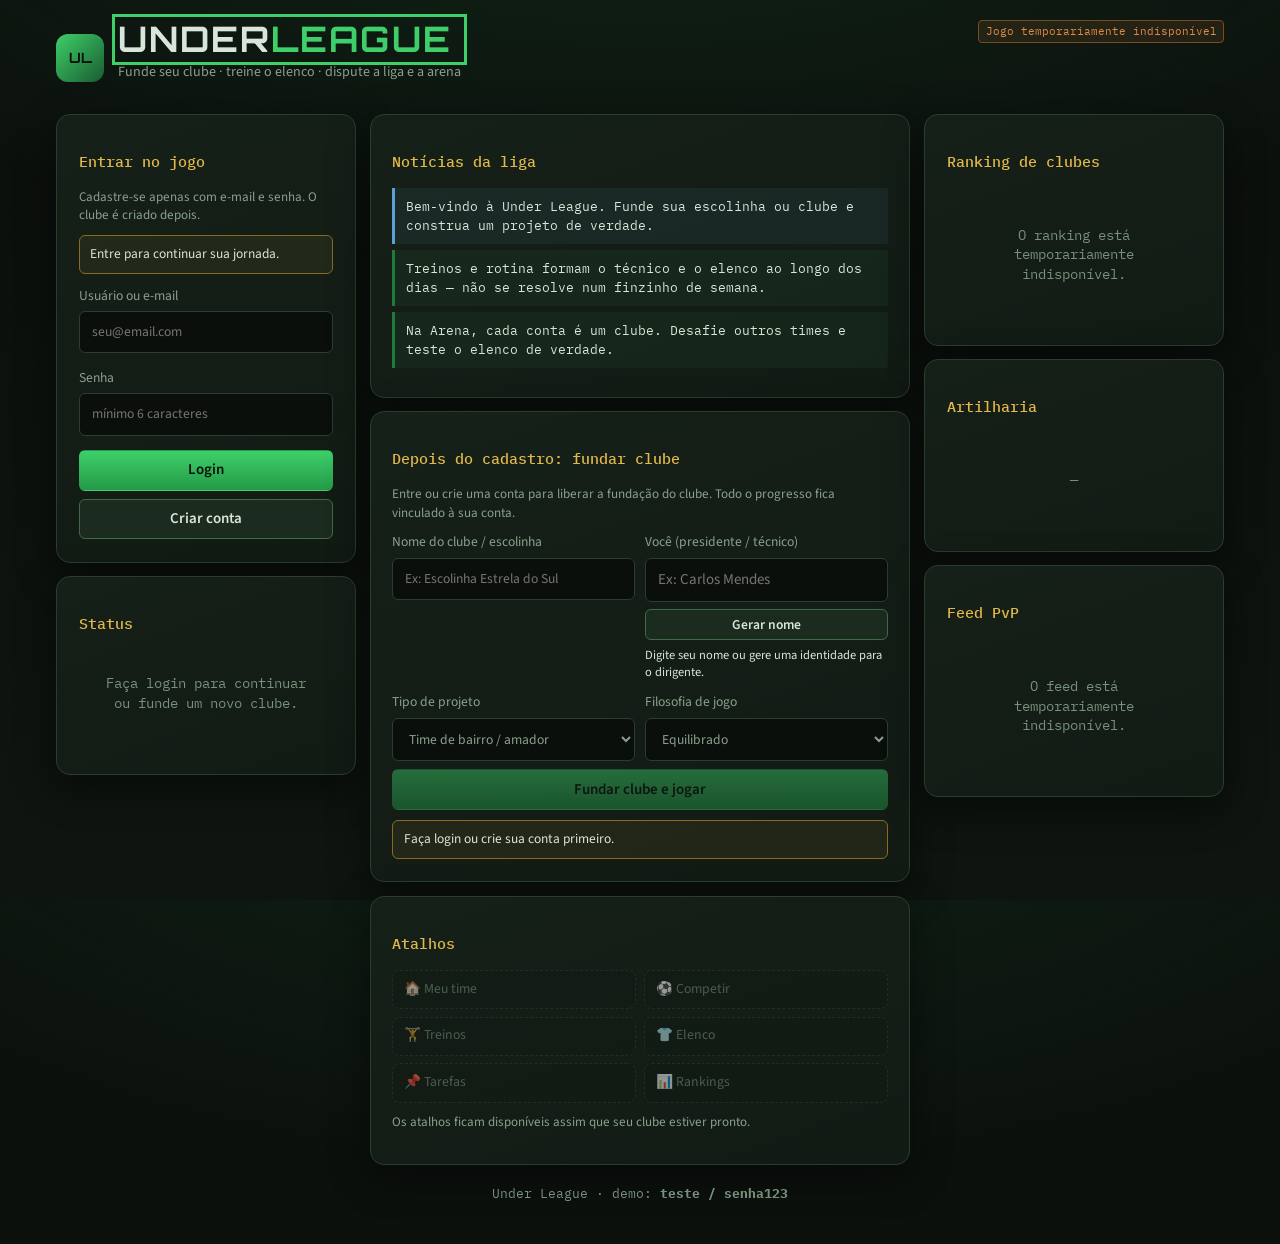
==== index.html @ ac3eaead "Publicar 1d3b37f" ====
<!DOCTYPE html>
<html lang="pt-BR">
<head>
  <meta charset="UTF-8" />
  <meta name="viewport" content="width=device-width, initial-scale=1.0" />
  <title>Under League — Portal</title>
  <link rel="preconnect" href="https://fonts.googleapis.com" />
  <link rel="preconnect" href="https://fonts.gstatic.com" crossorigin />
  <link href="https://fonts.googleapis.com/css2?family=IBM+Plex+Mono:wght@400;500;600&family=Orbitron:wght@500;700&family=Source+Sans+3:wght@400;600;700&display=swap" rel="stylesheet" />
  <link rel="stylesheet" href="css/style.css" />
  <!--
    API: config.js define window.__UL_CONFIG__.apiBase
    Local: ""  |  Produção: "https://api.seudominio.com"
  -->
  <script src="config.js"></script>
</head>
<body>
  <div id="app">
    <!-- PORTAL / HOME -->
    <section id="screen-boot" class="screen active">
      <div class="portal">
        <header class="portal-top">
          <div class="portal-brand">
            <span class="brand-mark">UL</span>
            <div>
              <h1 class="logo portal-logo">UNDER<span>LEAGUE</span></h1>
              <p class="portal-tag">Funde seu clube · treine o elenco · dispute a liga e a arena</p>
            </div>
          </div>
          <div class="portal-top-meta">
            <span id="server-dot" class="badge muted" role="status" aria-live="polite">Verificando disponibilidade…</span>
          </div>
        </header>

        <div class="portal-grid">
          <!-- LOGIN / STATUS -->
          <aside class="portal-col">
            <div class="boot-card portal-card" id="panel-account">
              <h2 id="account-title">Entrar no jogo</h2>
              <p class="portal-hint" id="account-hint">Cadastre-se apenas com e-mail e senha. O clube é criado depois.</p>
              <p class="connection-note" id="account-api-status" role="status">Entre para continuar sua jornada.</p>
              <div id="account-auth-form">
                <label>Usuário ou e-mail
                  <input type="text" id="input-email" placeholder="seu@email.com" autocomplete="username" />
                </label>
                <label>Senha
                  <input type="password" id="input-password" placeholder="mínimo 6 caracteres" autocomplete="current-password" />
                </label>
                <div class="btn-row">
                  <button class="btn btn-primary" id="btn-login" type="button">Login</button>
                  <button class="btn btn-gold" id="btn-demo" type="button">Conta demo</button>
                </div>
                <button class="btn btn-secondary btn-block" id="btn-register" type="button" style="margin-top:0.5rem">Criar conta</button>
                <div class="demo-box" id="demo-box">
                  <strong>Demo pronta</strong>
                  <code>teste</code> / <code>senha123</code>
                  <span>Já vem com elenco, stats e ranking.</span>
                </div>
              </div>
              <div id="account-session" class="hidden">
                <p id="account-status" class="portal-status" role="status"></p>
                <button class="btn btn-ghost btn-block" id="btn-logout" type="button">Sair / trocar conta</button>
              </div>
            </div>

            <div class="boot-card portal-card" id="panel-status">
              <h2>Status</h2>
              <div id="lobby-status" class="portal-status-body">
                <p class="empty">Faça login para ver energia, prestígio e posição.</p>
              </div>
              <div class="btn-row" id="lobby-enter-row" style="display:none;margin-top:0.75rem">
                <button class="btn btn-primary btn-block" id="btn-enter-game" type="button">Entrar no clube →</button>
              </div>
            </div>
          </aside>

          <!-- CENTRO: notícias + fundar -->
          <main class="portal-col portal-col-main">
            <div class="boot-card portal-card">
              <h2>Notícias da liga</h2>
              <div id="lobby-news" class="lobby-news">
                <div class="msg info">Bem-vindo à Under League. Funde sua escolinha ou clube e construa um projeto de verdade.</div>
                <div class="msg">Treinos e rotina formam o técnico e o elenco ao longo dos dias — não se resolve num finzinho de semana.</div>
                <div class="msg">Na Arena, cada conta é um clube. Desafie outros times e teste o elenco de verdade.</div>
              </div>
            </div>

            <div class="boot-card portal-card" id="panel-create">
              <h2>Depois do cadastro: fundar clube</h2>
              <p class="portal-hint">Entre ou crie uma conta para liberar a fundação do clube. Todo o progresso fica vinculado à sua conta.</p>
              <div class="grid-2 portal-form-grid">
                <label>Nome do clube / escolinha
                  <input type="text" id="input-club" maxlength="28" placeholder="Ex: Escolinha Estrela do Sul" autocomplete="off" />
                </label>
                <div class="manager-name-field">
                  <label for="input-name">Você (presidente / técnico)</label>
                  <div class="manager-name-controls">
                    <input type="text" id="input-name" maxlength="20" placeholder="Ex: Carlos Mendes" autocomplete="name" />
                    <button class="btn btn-secondary btn-sm" id="btn-random-name" type="button">Gerar nome</button>
                  </div>
                  <small class="field-help">Digite seu nome ou gere uma identidade para o dirigente.</small>
                </div>
                <label>Tipo de projeto
                  <select id="input-club-type">
                    <option value="escolinha">Escolinha de futebol (base)</option>
                    <option value="bairro" selected>Time de bairro / amador</option>
                    <option value="clube">Clube em construção</option>
                  </select>
                </label>
                <label>Filosofia de jogo
                  <select id="input-style">
                    <option value="equilibrio">Equilibrado</option>
                    <option value="ataque">Ofensivo / Pressing</option>
                    <option value="defesa">Catenaccio / Seguro</option>
                    <option value="negocio">Mercador (foco em transferências)</option>
                  </select>
                </label>
              </div>
              <button class="btn btn-primary btn-block" id="btn-start" style="margin-top:0.5rem" disabled aria-describedby="create-access-status">Fundar clube e jogar</button>
              <p class="online-required" id="create-access-status" role="status">Faça login ou crie sua conta primeiro.</p>
            </div>

            <div class="boot-card portal-card" id="panel-shortcuts">
              <h2>Atalhos</h2>
              <div class="portal-links">
                <button type="button" class="portal-link" data-lobby-go="home" disabled>🏠 Meu time</button>
                <button type="button" class="portal-link" data-lobby-go="compete" disabled>⚽ Competir</button>
                <button type="button" class="portal-link" data-lobby-go="train" disabled>🏋️ Treinos</button>
                <button type="button" class="portal-link" data-lobby-go="squad" disabled>👕 Elenco</button>
                <button type="button" class="portal-link" data-lobby-go="missions" disabled>📌 Tarefas</button>
                <button type="button" class="portal-link" data-lobby-go="rankings" disabled>📊 Rankings</button>
              </div>
              <p class="portal-hint" id="shortcuts-access-status" style="margin-top:0.65rem" role="status">Os atalhos ficam disponíveis assim que seu clube estiver pronto.</p>
            </div>
          </main>

          <!-- RANKINGS -->
          <aside class="portal-col">
            <div class="boot-card portal-card">
              <h2>Ranking de clubes</h2>
              <div id="lobby-clubs" class="lobby-table-wrap">
                <p class="empty">Carregando…</p>
              </div>
            </div>
            <div class="boot-card portal-card">
              <h2>Artilharia</h2>
              <div id="lobby-scorers" class="lobby-table-wrap">
                <p class="empty">Carregando…</p>
              </div>
            </div>
            <div class="boot-card portal-card">
              <h2>Feed PvP</h2>
              <div id="lobby-feed" class="lobby-feed">
                <p class="empty">Sem confrontos ainda.</p>
              </div>
            </div>
          </aside>
        </div>

        <footer class="boot-foot portal-foot">
          Under League · demo: <strong>teste / senha123</strong>
        </footer>
      </div>
    </section>

    <!-- JOGO PRINCIPAL -->
    <section id="screen-game" class="screen">
      <a class="skip-link" href="#main-content">Pular para o conteúdo</a>
      <header class="topbar">
        <div class="brand">
          <span class="brand-mark">UL</span>
          <div>
            <strong id="top-name">—</strong>
            <small id="top-club">—</small>
          </div>
        </div>
          <div class="stat-pills" aria-label="Resumo do clube; deslize para ver todos os indicadores">
          <div class="pill" title="Seu bolso: dinheiro pessoal do dirigente"><span class="pill-k">R$</span><span id="top-money">0</span></div>
          <div class="pill" title="Energia: gasta em treinos e jogos"><span class="pill-k">⚡</span><span id="top-energy">100</span><span class="pill-max">/100</span></div>
          <div class="pill" title="Prestígio do projeto"><span class="pill-k">★</span><span id="top-rep">0</span></div>
          <div class="pill" title="Dia da temporada"><span class="pill-k">📅</span><span id="top-day">D1</span></div>
          <div class="pill" title="Disposição / saúde do dirigente"><span class="pill-k">♥</span><span id="top-health">100%</span></div>
        </div>
        <div class="top-actions">
          <button class="btn btn-ghost btn-sm" id="btn-lobby" title="Voltar ao portal">⌂ Portal</button>
          <button class="btn btn-ghost btn-sm" id="btn-tick" title="Aguardar três horas">⏳ Aguardar</button>
          <button class="btn btn-ghost btn-sm" id="btn-sync-state" title="Atualizar progresso" aria-label="Atualizar progresso">↻</button>
        </div>
      </header>

      <div class="layout">
        <button class="mobile-nav-toggle" id="btn-mobile-nav" type="button" aria-controls="sidebar" aria-expanded="false">
          <span>Menu do jogo</span><span aria-hidden="true">☰</span>
        </button>
        <nav class="sidebar" id="sidebar" aria-label="Navegação do jogo">
          <div class="nav-group">
            <div class="nav-group-label">Hoje</div>
            <button class="nav-item active" data-view="home">🏠 Meu time</button>
            <button class="nav-item" data-view="missions">📌 Tarefas</button>
            <button class="nav-item" data-view="rest">🛏️ Descanso</button>
          </div>
          <div class="nav-group">
            <div class="nav-group-label">Time</div>
            <button class="nav-item" data-view="squad">👕 Elenco</button>
            <button class="nav-item" data-view="lineup">📋 Escalação</button>
            <button class="nav-item" data-view="train">🏋️ Treinos</button>
            <button class="nav-item" data-view="tactics">📐 Tática</button>
            <button class="nav-item" data-view="club">🏴 Clube</button>
            <button class="nav-item" data-view="finance">💰 Finanças</button>
          </div>
          <div class="nav-group">
            <div class="nav-group-label">Jogar</div>
            <button class="nav-item" data-view="prematch">🎯 Pré-jogo</button>
            <button class="nav-item" data-view="compete">⚽ Competir</button>
            <button class="nav-item" data-view="calendar">📅 Calendário</button>
            <button class="nav-item" data-view="postmatch">📝 Pós-jogo</button>
          </div>
          <div class="nav-group nav-group-more" id="nav-more">
            <button type="button" class="nav-more-toggle" id="btn-nav-more" aria-expanded="false" aria-controls="nav-more-items">
              Mais sistemas <span class="nav-more-chevron">▾</span>
            </button>
            <div class="nav-more-items" id="nav-more-items" hidden>
              <button class="nav-item" data-view="market">💱 Mercado</button>
              <button class="nav-item" data-view="ops">🎯 Operações</button>
              <button class="nav-item" data-view="map">🗺️ Influência</button>
              <button class="nav-item" data-view="hospital">🏥 Médico</button>
              <button class="nav-item" data-view="rankings">📊 Rankings</button>
              <button class="nav-item" data-view="status">👤 Técnico</button>
              <button class="nav-item" data-view="log">📜 Crônicas</button>
            </div>
          </div>
        </nav>

        <main class="content" id="main-content" tabindex="-1"></main>

        <aside class="rail">
          <div class="rail-card">
            <h3>Situação</h3>
            <div id="rail-status" class="rail-body"></div>
          </div>
          <div class="rail-card">
            <h3>Feed ao vivo</h3>
            <div id="rail-feed" class="rail-body feed"></div>
          </div>
        </aside>
      </div>
    </section>
  </div>

  <div id="toast-root" aria-live="polite" aria-atomic="false"></div>
  <div id="modal-root" class="hidden"></div>
  <div id="live-match-root" class="live-match-root hidden" aria-live="polite"></div>

  <script type="module" src="js/main.js"></script>
</body>
</html>
---- css/style.css ----
/**
 * Under League — CSS entry point
 *
 * tokens.css     → variáveis (cor, espaço, shell)
 * foundation.css → layout shell + botões + padrões anti-bug
 * app.css        → componentes e views
 */
@import url("./tokens.css");
@import url("./foundation.css");
@import url("./app.css");
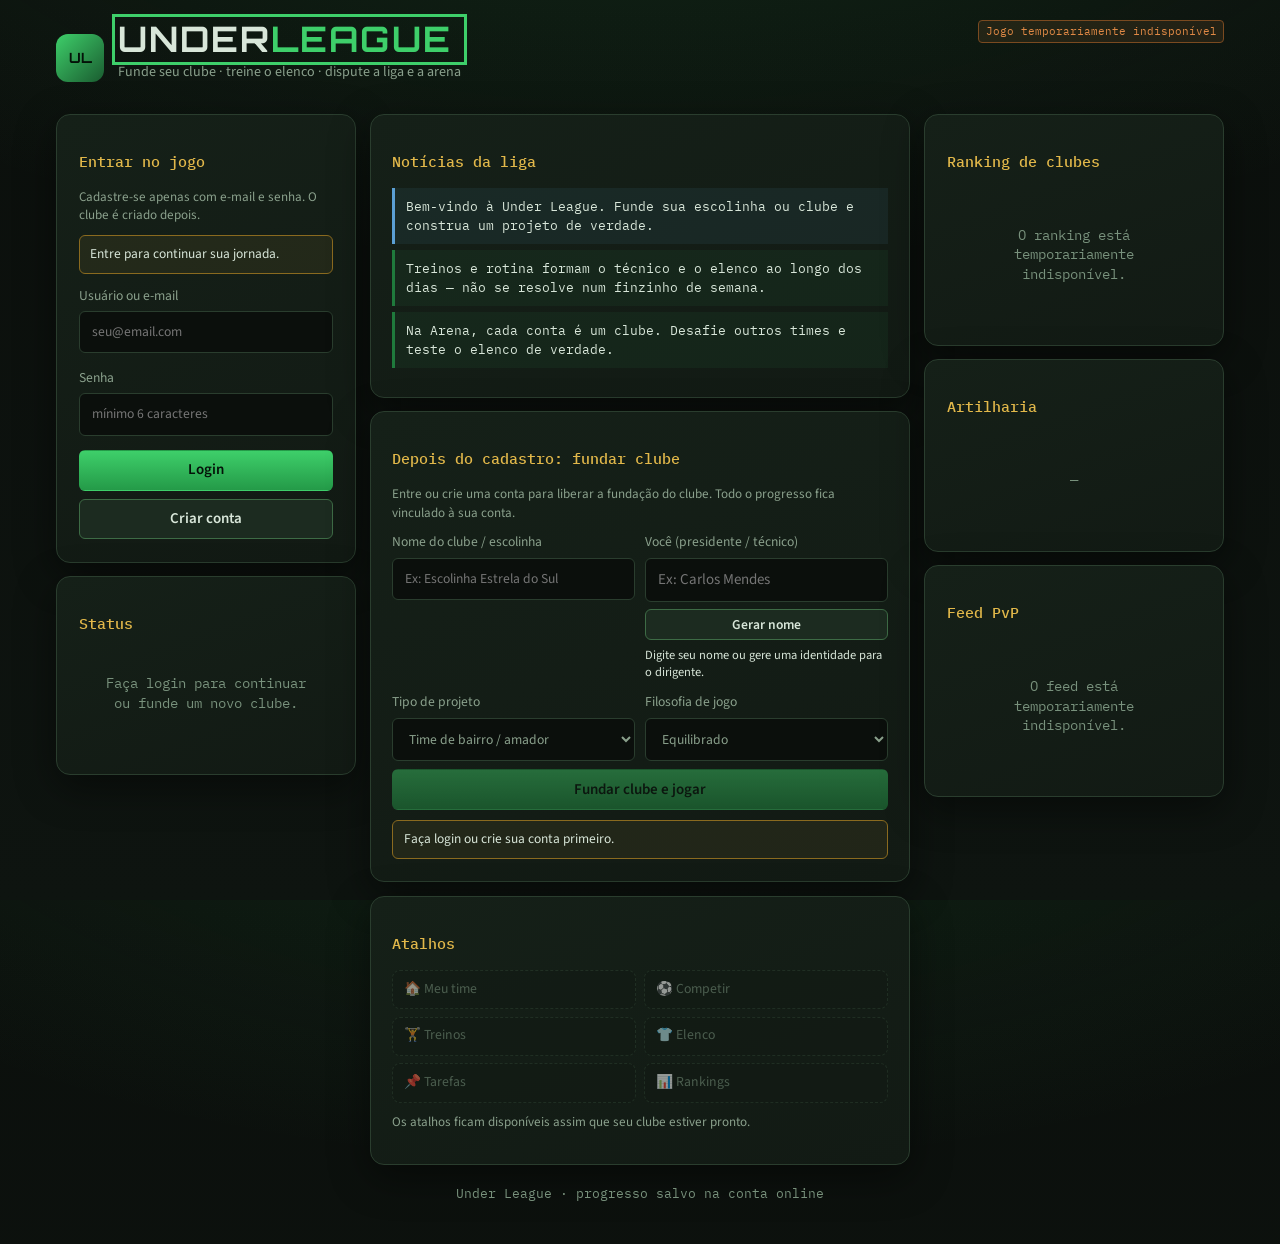
==== commit 13944224: "Publicar 0ecdaa2" ====
--- a/index.html
+++ b/index.html
@@ -48,10 +48,10 @@
                 </label>
                 <div class="btn-row">
                   <button class="btn btn-primary" id="btn-login" type="button">Login</button>
-                  <button class="btn btn-gold" id="btn-demo" type="button">Conta demo</button>
+                  <button class="btn btn-gold hidden" id="btn-demo" type="button" hidden>Conta demo</button>
                 </div>
                 <button class="btn btn-secondary btn-block" id="btn-register" type="button" style="margin-top:0.5rem">Criar conta</button>
-                <div class="demo-box" id="demo-box">
+                <div class="demo-box hidden" id="demo-box" hidden>
                   <strong>Demo pronta</strong>
                   <code>teste</code> / <code>senha123</code>
                   <span>Já vem com elenco, stats e ranking.</span>
@@ -157,8 +157,8 @@
           </aside>
         </div>
 
-        <footer class="boot-foot portal-foot">
-          Under League · demo: <strong>teste / senha123</strong>
+        <footer class="boot-foot portal-foot" id="portal-foot">
+          Under League · progresso salvo na conta online
         </footer>
       </div>
     </section>
@@ -183,7 +183,6 @@
         </div>
         <div class="top-actions">
           <button class="btn btn-ghost btn-sm" id="btn-lobby" title="Voltar ao portal">⌂ Portal</button>
-          <button class="btn btn-ghost btn-sm" id="btn-tick" title="Aguardar três horas">⏳ Aguardar</button>
           <button class="btn btn-ghost btn-sm" id="btn-sync-state" title="Atualizar progresso" aria-label="Atualizar progresso">↻</button>
         </div>
       </header>
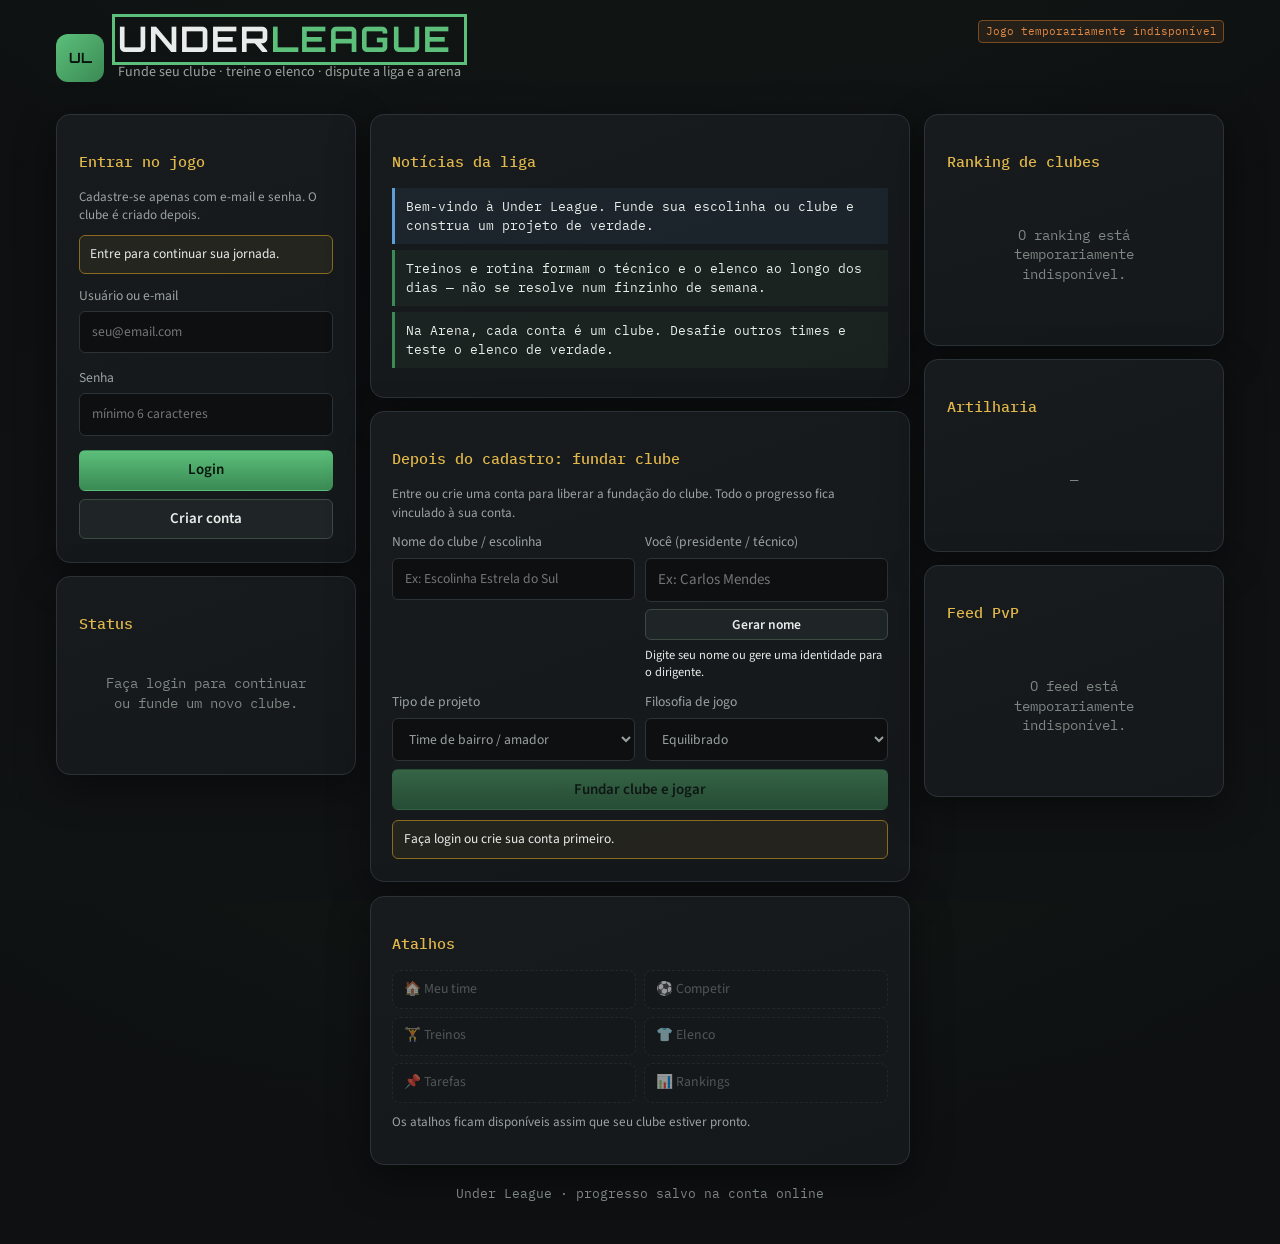
==== commit 55530695: "Publicar eae4d9b" ====
--- a/index.html
+++ b/index.html
@@ -13,6 +13,20 @@
     Local: ""  |  Produção: "https://api.seudominio.com"
   -->
   <script src="config.js"></script>
+  <script>
+    /* Aplica tema antes do paint para evitar flash do verde padrão */
+    (function () {
+      try {
+        var raw = localStorage.getItem("underleague_prefs_v1");
+        var theme = raw ? JSON.parse(raw).theme : null;
+        var ok = { pitch: 1, midnight: 1, graphite: 1, ember: 1 };
+        if (theme && ok[theme]) document.documentElement.setAttribute("data-theme", theme);
+        else document.documentElement.setAttribute("data-theme", "pitch");
+      } catch (e) {
+        document.documentElement.setAttribute("data-theme", "pitch");
+      }
+    })();
+  </script>
 </head>
 <body>
   <div id="app">
@@ -59,7 +73,8 @@
               </div>
               <div id="account-session" class="hidden">
                 <p id="account-status" class="portal-status" role="status"></p>
-                <button class="btn btn-ghost btn-block" id="btn-logout" type="button">Sair / trocar conta</button>
+                <button class="btn btn-primary btn-block hidden" id="btn-open-ops" type="button" hidden>Painel de operações</button>
+                <button class="btn btn-ghost btn-block" id="btn-logout" type="button" style="margin-top:0.45rem">Sair / trocar conta</button>
               </div>
             </div>
 
@@ -163,6 +178,24 @@
       </div>
     </section>
 
+    <!-- Painel de operações (só após login isAdmin — sem rota /admin) -->
+    <section id="screen-ops" class="screen" aria-label="Operações">
+      <div class="boot-wrap ops-wrap">
+        <header class="boot-hero portal-hero">
+          <p class="eyebrow">Manutenção</p>
+          <h1>Operações</h1>
+          <p class="lede">Ferramentas internas. Não há página pública — só conta autorizada.</p>
+        </header>
+        <div class="ops-toolbar btn-row" style="margin-bottom:1rem;gap:0.5rem;flex-wrap:wrap">
+          <button type="button" class="btn btn-secondary" id="btn-ops-back">← Voltar ao portal</button>
+          <button type="button" class="btn btn-ghost" id="btn-ops-logout">Sair</button>
+        </div>
+        <div id="ops-panel-root">
+          <p class="empty">Aguardando…</p>
+        </div>
+      </div>
+    </section>
+
     <!-- JOGO PRINCIPAL -->
     <section id="screen-game" class="screen">
       <a class="skip-link" href="#main-content">Pular para o conteúdo</a>
@@ -175,15 +208,35 @@
           </div>
         </div>
           <div class="stat-pills" aria-label="Resumo do clube; deslize para ver todos os indicadores">
-          <div class="pill" title="Seu bolso: dinheiro pessoal do dirigente"><span class="pill-k">R$</span><span id="top-money">0</span></div>
-          <div class="pill" title="Energia: gasta em treinos e jogos"><span class="pill-k">⚡</span><span id="top-energy">100</span><span class="pill-max">/100</span></div>
-          <div class="pill" title="Prestígio do projeto"><span class="pill-k">★</span><span id="top-rep">0</span></div>
-          <div class="pill" title="Dia da temporada"><span class="pill-k">📅</span><span id="top-day">D1</span></div>
-          <div class="pill" title="Disposição / saúde do dirigente"><span class="pill-k">♥</span><span id="top-health">100%</span></div>
+          <div class="pill" title="Dinheiro pessoal do dirigente">
+            <span class="pill-k" aria-hidden="true">💰</span>
+            <span class="pill-label">Bolso</span>
+            <span id="top-money">0</span>
+          </div>
+          <div class="pill" title="Gasta em treinos, jogos e ações do dia">
+            <span class="pill-k" aria-hidden="true">⚡</span>
+            <span class="pill-label">Energia</span>
+            <span id="top-energy">100</span><span class="pill-max">/100</span>
+          </div>
+          <div class="pill" title="Fama e prestígio do projeto">
+            <span class="pill-k" aria-hidden="true">★</span>
+            <span class="pill-label">Prestígio</span>
+            <span id="top-rep">0</span>
+          </div>
+          <div class="pill" title="Tempo do clube: cada dia de jogo dura cerca de 5 horas reais">
+            <span class="pill-k" aria-hidden="true">📅</span>
+            <span class="pill-label">Tempo</span>
+            <span id="top-day">Dia 1 · 08:00 · Temporada 1</span>
+          </div>
+          <div class="pill" title="Disposição do dirigente">
+            <span class="pill-k" aria-hidden="true">♥</span>
+            <span class="pill-label">Disposição</span>
+            <span id="top-health">100%</span>
+          </div>
         </div>
         <div class="top-actions">
-          <button class="btn btn-ghost btn-sm" id="btn-lobby" title="Voltar ao portal">⌂ Portal</button>
-          <button class="btn btn-ghost btn-sm" id="btn-sync-state" title="Atualizar progresso" aria-label="Atualizar progresso">↻</button>
+          <button class="btn btn-ghost btn-sm" id="btn-lobby" title="Voltar ao portal">Portal</button>
+          <button class="btn btn-ghost btn-sm" id="btn-sync-state" title="Atualizar progresso" aria-label="Atualizar progresso">Atualizar</button>
         </div>
       </header>
 
@@ -247,6 +300,7 @@
   </div>
 
   <div id="toast-root" aria-live="polite" aria-atomic="false"></div>
+  <div id="fx-root" class="fx-root" aria-hidden="true"></div>
   <div id="modal-root" class="hidden"></div>
   <div id="live-match-root" class="live-match-root hidden" aria-live="polite"></div>
 
